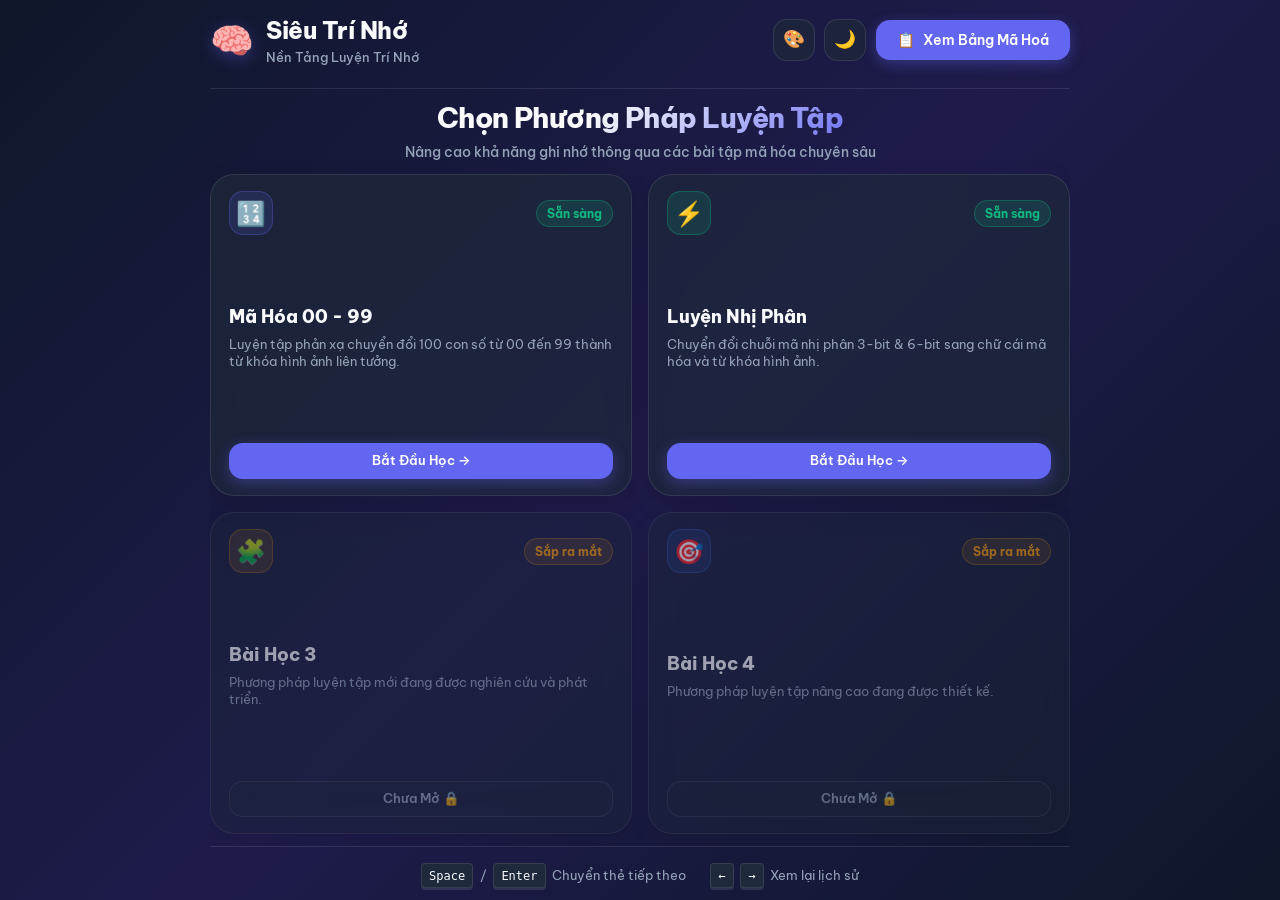
==== index.html @ 1c7b4d0d "Update SPA Super Memory 00-99 and Binary training app" ====
<!DOCTYPE html>
<html lang="vi" data-theme="dark">

<head>
    <meta charset="UTF-8">
    <meta name="viewport" content="width=device-width, initial-scale=1.0, maximum-scale=1.0, user-scalable=no, viewport-fit=cover">
    <meta name="theme-color" content="#0b0f19">
    <meta name="apple-mobile-web-app-capable" content="yes">
    <meta name="apple-mobile-web-app-status-bar-style" content="black-translucent">
    <title>Siêu Trí Nhớ - Nền Tảng Luyện Tập Ghi Nhớ</title>
    <meta name="description"
        content="Ứng dụng luyện tập phương pháp Siêu trí nhớ: Chuyển đổi các số 00-99 và mã nhị phân thành hình ảnh một cách nhanh chóng và hiệu quả.">
    <!-- Google Fonts -->
    <link rel="preconnect" href="https://fonts.googleapis.com">
    <link rel="preconnect" href="https://fonts.gstatic.com" crossorigin>
    <link
        href="https://fonts.googleapis.com/css2?family=Be+Vietnam+Pro:wght@400;500;600;700;800&family=Inter:wght@400;500;600;700;800&display=swap"
        rel="stylesheet">
    <link rel="stylesheet" href="style.css">
</head>

<body>
    <div class="app-container">
        <!-- Header (Fixed Header across all SPA views) -->
        <header class="app-header">
            <div class="brand" id="brand-home-btn" role="button" tabindex="0" title="Về trang chủ">
                <div class="brand-icon">🧠</div>
                <div class="brand-text">
                    <h1>Siêu Trí Nhớ</h1>
                    <p class="tagline" id="header-tagline">Nền Tảng Luyện Trí Nhớ</p>
                </div>
            </div>

            <div class="header-actions">
                <button id="nav-btn-home" class="btn btn-secondary nav-home-btn hidden" title="Trang chủ">
                    <span class="btn-icon">🏠</span>
                    <span class="nav-text">Trang Chủ</span>
                </button>
                <button id="btn-bgcolor" class="icon-btn" title="Đổi màu nền" aria-label="Toggle Background Color">
                    <span class="icon bgcolor-icon">🎨</span>
                </button>
                <button id="btn-theme" class="icon-btn" title="Chuyển chế độ Sáng/Tối" aria-label="Toggle Theme">
                    <span class="icon theme-icon">🌙</span>
                </button>
                <button id="btn-open-modal" class="btn btn-primary">
                    <span class="btn-icon">📋</span>
                    <span id="btn-open-modal-text">Xem Bảng Mã Hoá</span>
                </button>
            </div>
        </header>

        <!-- VIEW 1: HOME DASHBOARD (Trang chủ 4 cards) -->
        <section id="view-home" class="view-section active">
            <div class="dashboard-hero">
                <h2 class="hero-title">Chọn Phương Pháp Luyện Tập</h2>
                <p class="hero-subtitle">Nâng cao khả năng ghi nhớ thông qua các bài tập mã hóa chuyên sâu</p>
            </div>

            <div class="cards-grid">
                <!-- Card 1: 00-99 -->
                <div class="mode-card" data-mode-target="mode-0099" role="button" tabindex="0">
                    <div class="card-header-row">
                        <div class="card-icon-wrapper icon-purple">
                            <span>🔢</span>
                        </div>
                        <div class="card-badge active-badge">Sẵn sàng</div>
                    </div>
                    <div class="card-body">
                        <h3 class="card-title">Mã Hóa 00 - 99</h3>
                        <p class="card-desc">Luyện tập phản xạ chuyển đổi 100 con số từ 00 đến 99 thành từ khóa hình ảnh liên tưởng.</p>
                    </div>
                    <div class="card-footer">
                        <span class="btn btn-primary card-btn">Bắt Đầu Học →</span>
                    </div>
                </div>

                <!-- Card 2: Luyện Nhị Phân -->
                <div class="mode-card" data-mode-target="mode-binary" role="button" tabindex="0">
                    <div class="card-header-row">
                        <div class="card-icon-wrapper icon-emerald">
                            <span>⚡</span>
                        </div>
                        <div class="card-badge active-badge">Sẵn sàng</div>
                    </div>
                    <div class="card-body">
                        <h3 class="card-title">Luyện Nhị Phân</h3>
                        <p class="card-desc">Chuyển đổi chuỗi mã nhị phân 3-bit & 6-bit sang chữ cái mã hóa và từ khóa hình ảnh.</p>
                    </div>
                    <div class="card-footer">
                        <span class="btn btn-primary card-btn">Bắt Đầu Học →</span>
                    </div>
                </div>

                <!-- Card 3: Sắp ra mắt -->
                <div class="mode-card disabled">
                    <div class="card-header-row">
                        <div class="card-icon-wrapper icon-amber">
                            <span>🧩</span>
                        </div>
                        <div class="card-badge lock-badge">Sắp ra mắt</div>
                    </div>
                    <div class="card-body">
                        <h3 class="card-title">Bài Học 3</h3>
                        <p class="card-desc">Phương pháp luyện tập mới đang được nghiên cứu và phát triển.</p>
                    </div>
                    <div class="card-footer">
                        <span class="btn btn-secondary card-btn disabled">Chưa Mở 🔒</span>
                    </div>
                </div>

                <!-- Card 4: Sắp ra mắt -->
                <div class="mode-card disabled">
                    <div class="card-header-row">
                        <div class="card-icon-wrapper icon-blue">
                            <span>🎯</span>
                        </div>
                        <div class="card-badge lock-badge">Sắp ra mắt</div>
                    </div>
                    <div class="card-body">
                        <h3 class="card-title">Bài Học 4</h3>
                        <p class="card-desc">Phương pháp luyện tập nâng cao đang được thiết kế.</p>
                    </div>
                    <div class="card-footer">
                        <span class="btn btn-secondary card-btn disabled">Chưa Mở 🔒</span>
                    </div>
                </div>
            </div>
        </section>

        <!-- VIEW 2: 00-99 STUDY SCREEN -->
        <section id="view-0099" class="view-section hidden">
            <!-- Subheader / Navigation Bar -->
            <div class="mode-subbar">
                <button class="btn btn-secondary btn-back-home" title="Về trang chủ">
                    <span>← Về Trang Chủ</span>
                </button>
                <span class="subbar-title">Chế độ: <strong>Mã Hoá 00 - 99</strong></span>
            </div>

            <!-- Stats Bar & Controls -->
            <div class="toolbar">
                <div class="filter-group">
                    <label for="range-select">Phạm vi luyện tập:</label>
                    <select id="range-select" class="custom-select">
                        <option value="all">Tất cả (00 - 99)</option>
                        <option value="00-19">Hàng 00 - 19</option>
                        <option value="20-39">Hàng 20 - 39</option>
                        <option value="40-59">Hàng 40 - 59</option>
                        <option value="60-79">Hàng 60 - 79</option>
                        <option value="80-99">Hàng 80 - 99</option>
                    </select>
                </div>

                <div class="stats-group">
                    <div class="stat-pill">
                        <span class="stat-label">Đã xem:</span>
                        <span id="stat-count" class="stat-value">0</span>
                    </div>
                    <div class="stat-pill">
                        <span class="stat-label">Lặp lại:</span>
                        <span id="stat-cycle" class="stat-value">0</span>
                    </div>
                </div>
            </div>

            <!-- Main Screen Area for 00-99 -->
            <main class="main-content">
                <div id="display-area" class="display-area" role="button" tabindex="0"
                    aria-label="Khu vực hiển thị siêu trí nhớ. Nhấp vào màn hình để sang số tiếp theo.">

                    <!-- Number Display -->
                    <div class="number-container">
                        <div class="number-display" id="front-number">00</div>
                    </div>

                    <!-- Answer Container -->
                    <div id="answer-container" class="answer-container hidden">
                        <div class="answer-badge">
                            <span class="answer-keyword" id="back-keyword">Con Chó</span>
                        </div>
                    </div>
                </div>

                <!-- Sequence list of numbers shown -->
                <div id="history-sequence" class="history-sequence" aria-label="Danh sách số đã xuất hiện"></div>

                <!-- Touch Hint -->
                <div class="display-hint-text">
                    <span class="pulse-dot"></span> Chạm màn hình để sang số tiếp theo
                </div>

                <!-- Quick Control Actions -->
                <div class="action-buttons">
                    <button id="btn-flip" class="btn btn-accent" title="Hiện đáp án">
                        <span id="btn-flip-text">Hiện Đáp Án</span>
                    </button>
                </div>
            </main>
        </section>

        <!-- VIEW 3: BINARY STUDY SCREEN -->
        <section id="view-binary" class="view-section hidden">
            <!-- Subheader / Navigation Bar -->
            <div class="mode-subbar">
                <button class="btn btn-secondary btn-back-home" title="Về trang chủ">
                    <span>← Về Trang Chủ</span>
                </button>
                <span class="subbar-title">Chế độ: <strong>Luyện Nhị Phân</strong></span>
                <button id="btn-binary-guide" class="btn btn-secondary" title="Tra cứu 3-bit">
                    <span>📖 Tra Cứu 3-Bit</span>
                </button>
            </div>

            <!-- Toolbar with Binary Tabs & Stats -->
            <div class="toolbar">
                <div class="binary-tabs">
                    <button class="binary-tab active" data-binary-mode="3bit">Chế độ A</button>
                    <button class="binary-tab" data-binary-mode="6bit">Chế độ B</button>
                    <button class="binary-tab" data-binary-mode="modeC">Chế độ C</button>
                    <button class="binary-tab" data-binary-mode="modeD">Chế độ D</button>
                </div>

                <div class="stats-group">
                    <div class="stat-pill">
                        <span class="stat-label">Đã xem:</span>
                        <span id="binary-stat-count" class="stat-value">0</span>
                    </div>
                    <div class="stat-pill">
                        <span class="stat-label">Lặp lại:</span>
                        <span id="binary-stat-cycle" class="stat-value">0</span>
                    </div>
                </div>
            </div>

            <!-- Main Workspace for Binary -->
            <main class="binary-workspace" id="binary-workspace" role="button" tabindex="0"
                aria-label="Màn hình luyện nhị phân. Chạm vào màn hình để sang câu tiếp theo.">
                <div class="binary-display" id="binary-question">000</div>

                <div class="binary-answer-area hidden" id="binary-answer-area">
                    <div class="binary-answer-main" id="binary-answer-main">C</div>
                    <div class="binary-answer-formula" id="binary-answer-formula">000 &rarr; C</div>
                </div>
            </main>

            <!-- Touch Hint -->
            <div class="display-hint-text">
                <span class="pulse-dot"></span> Chạm màn hình để sang câu tiếp theo
            </div>

            <div class="action-buttons">
                <button id="btn-binary-show-answer" class="btn btn-accent">
                    <span id="btn-binary-show-answer-text">Hiện Đáp Án</span>
                </button>
            </div>
        </section>

        <!-- FOOTER -->
        <footer class="app-footer">
            <div class="keyboard-hints">
                <div class="hint-item"><kbd>Space</kbd> / <kbd>Enter</kbd> Chuyển thẻ tiếp theo</div>
                <div class="hint-item"><kbd>←</kbd> <kbd>→</kbd> Xem lại lịch sử</div>
            </div>
        </footer>
    </div>

    <!-- MODAL 1: 00-99 Lookup Table Modal -->
    <div id="modal-overlay" class="modal-overlay" aria-hidden="true">
        <div class="modal-container" role="dialog" aria-labelledby="modal-title" aria-modal="true">
            <div class="modal-header">
                <div class="modal-title-group">
                    <h2 id="modal-title">Bảng Mã Hoá 100 Số (00 - 99)</h2>
                    <p class="modal-subtitle">Danh sách từ khóa hình ảnh mã hóa đầy đủ</p>
                </div>
                <button id="btn-close-modal" class="close-btn" aria-label="Đóng bảng mã hoá">×</button>
            </div>

            <div class="modal-toolbar">
                <div class="search-box">
                    <span class="search-icon">🔍</span>
                    <input type="text" id="modal-search"
                        placeholder="Tìm theo số (vd: 22) hoặc hình ảnh (vd: Người Nhện)..." autocomplete="off">
                    <button id="btn-clear-search" class="clear-search-btn" title="Xóa tìm kiếm">×</button>
                </div>
                <div class="modal-range-filter">
                    <button class="modal-filter-tab active" data-filter="all">Tất cả</button>
                    <button class="modal-filter-tab" data-filter="00-19">00-19</button>
                    <button class="modal-filter-tab" data-filter="20-39">20-39</button>
                    <button class="modal-filter-tab" data-filter="40-59">40-59</button>
                    <button class="modal-filter-tab" data-filter="60-79">60-79</button>
                    <button class="modal-filter-tab" data-filter="80-99">80-99</button>
                </div>
            </div>

            <div class="modal-body">
                <div id="dataset-grid" class="dataset-grid">
                    <!-- Grid items will be rendered dynamically by JS -->
                </div>
                <div id="no-results" class="no-results hidden">
                    <p>Không tìm thấy cặp số/từ khóa phù hợp!</p>
                </div>
            </div>

            <div class="modal-footer">
                <span id="modal-count-indicator">Hiển thị 100/100 cặp mã hóa</span>
                <button id="btn-modal-close-footer" class="btn btn-secondary">Đóng</button>
            </div>
        </div>
    </div>

    <!-- MODAL 2: Binary 3-Bit Lookup Modal -->
    <div id="binary-modal-overlay" class="modal-overlay" aria-hidden="true">
        <div class="modal-container binary-modal-container" role="dialog">
            <div class="modal-header">
                <div class="modal-title-group">
                    <h2>Bảng Quy Đổi 3-Bit Nhị Phân</h2>
                    <p class="modal-subtitle">Bảng quy đổi 8 nhóm 3-bit sang chữ cái từ khóa</p>
                </div>
                <button id="btn-close-binary-modal" class="close-btn">&times;</button>
            </div>
            <div class="modal-body">
                <div id="binary-lookup-grid" class="binary-lookup-grid">
                    <!-- Javascript will populate this -->
                </div>
            </div>
            <div class="modal-footer">
                <button id="btn-binary-modal-close-footer" class="btn btn-secondary">Đóng</button>
            </div>
        </div>
    </div>

    <script src="script.js"></script>
</body>

</html>
---- style.css ----
/* ==========================================================================
   Super Memory 00-99 Design System & Stylesheet
   ========================================================================== */

/* 1. Theme Variables & Reset */
:root {
    --font-heading: 'Be Vietnam Pro', 'Inter', -apple-system, BlinkMacSystemFont, sans-serif;
    --font-body: 'Be Vietnam Pro', 'Inter', -apple-system, BlinkMacSystemFont, sans-serif;
    --transition-speed: 0.3s;
    --transition-curve: cubic-bezier(0.4, 0, 0.2, 1);
    --card-flip-speed: 0.6s;
    --radius-sm: 8px;
    --radius-md: 14px;
    --radius-lg: 24px;
    --radius-full: 9999px;
}

/* Dark Theme (Default) */
[data-theme="dark"] {
    --bg-gradient: linear-gradient(135deg, #0f172a 0%, #1e1b4b 50%, #0f172a 100%);
    --bg-surface: rgba(30, 41, 59, 0.7);
    --bg-surface-solid: #1e293b;
    --bg-card-front: linear-gradient(145deg, #1e293b, #0f172a);
    --bg-card-back: linear-gradient(145deg, #312e81, #1e1b4b);
    --border-color: rgba(255, 255, 255, 0.1);
    --border-highlight: rgba(129, 140, 248, 0.3);
    --text-main: #f8fafc;
    --text-muted: #94a3b8;
    --primary: #6366f1;
    --primary-hover: #4f46e5;
    --primary-glow: rgba(99, 102, 241, 0.35);
    --accent: #10b981;
    --accent-hover: #059669;
    --accent-glow: rgba(16, 185, 129, 0.35);
    --card-shadow: 0 25px 50px -12px rgba(0, 0, 0, 0.6);
    --badge-bg: rgba(99, 102, 241, 0.2);
    --badge-text: #818cf8;
    --modal-bg: rgba(15, 23, 42, 0.85);
    --modal-content-bg: #1e293b;
    --grid-item-bg: rgba(30, 41, 59, 0.8);
    --grid-item-hover: #334155;
}

/* Light Theme */
[data-theme="light"] {
    --bg-gradient: linear-gradient(135deg, #f0f9ff 0%, #e0e7ff 50%, #f3e8ff 100%);
    --bg-surface: rgba(255, 255, 255, 0.75);
    --bg-surface-solid: #ffffff;
    --bg-card-front: linear-gradient(145deg, #ffffff, #f8fafc);
    --bg-card-back: linear-gradient(145deg, #eef2ff, #e0e7ff);
    --border-color: rgba(0, 0, 0, 0.08);
    --border-highlight: rgba(99, 102, 241, 0.3);
    --text-main: #0f172a;
    --text-muted: #64748b;
    --primary: #4f46e5;
    --primary-hover: #4338ca;
    --primary-glow: rgba(79, 70, 229, 0.25);
    --accent: #059669;
    --accent-hover: #047857;
    --accent-glow: rgba(5, 150, 105, 0.25);
    --card-shadow: 0 20px 40px -15px rgba(99, 102, 241, 0.15);
    --badge-bg: rgba(79, 70, 229, 0.1);
    --badge-text: #4338ca;
    --modal-bg: rgba(15, 23, 42, 0.5);
    --modal-content-bg: #ffffff;
    --grid-item-bg: #f8fafc;
    --grid-item-hover: #e2e8f0;
}

/* Background Color Choice Overrides */
[data-bg="black"],
[data-bg="black"] html,
[data-bg="black"] body {
    background: #000000 !important;
}

[data-bg="dark-navy"],
[data-bg="dark-navy"] html,
[data-bg="dark-navy"] body {
    background: #090d16 !important;
}

[data-bg="dark-slate"],
[data-bg="dark-slate"] html,
[data-bg="dark-slate"] body {
    background: #182030 !important;
}

/* Base Styles */
* {
    margin: 0;
    padding: 0;
    box-sizing: border-box;
}

html {
    width: 100%;
    height: 100%;
    min-height: 100vh;
    min-height: 100dvh;
    background: var(--bg-gradient);
    background-color: var(--bg-main);
    overflow: hidden;
}

body {
    font-family: var(--font-body);
    background: var(--bg-gradient);
    background-color: var(--bg-main);
    color: var(--text-main);
    display: flex;
    justify-content: center;
    align-items: center;
    line-height: 1.5;
    width: 100%;
    height: 100vh;
    height: 100dvh;
    overflow: hidden;
    transition: background var(--transition-speed) var(--transition-curve), color var(--transition-speed) var(--transition-curve);
}

.app-container {
    width: 100%;
    max-width: 900px;
    height: 100vh;
    height: 100dvh;
    padding: calc(0.75rem + env(safe-area-inset-top, 0px)) calc(1.25rem + env(safe-area-inset-right, 0px)) calc(0.75rem + env(safe-area-inset-bottom, 0px)) calc(1.25rem + env(safe-area-inset-left, 0px));
    display: flex;
    flex-direction: column;
    justify-content: space-between;
    overflow: hidden;
}

/* 2. Header & Branding */
.app-header {
    display: flex;
    justify-content: space-between;
    align-items: center;
    padding-bottom: 1.25rem;
    border-bottom: 1px solid var(--border-color);
}

.brand {
    display: flex;
    align-items: center;
    gap: 0.75rem;
    cursor: pointer;
    user-select: none;
    transition: transform var(--transition-speed);
}

.brand:hover {
    transform: scale(1.02);
}

.brand-icon {
    font-size: 2.2rem;
    filter: drop-shadow(0 4px 8px var(--primary-glow));
    animation: bounce-subtle 3s infinite ease-in-out;
}

@keyframes bounce-subtle {

    0%,
    100% {
        transform: translateY(0);
    }

    50% {
        transform: translateY(-4px);
    }
}

.brand-text h1 {
    font-family: var(--font-heading);
    font-size: 1.5rem;
    font-weight: 800;
    letter-spacing: -0.02em;
    color: var(--text-main);
}

.brand-text h1 span {
    color: var(--primary);
    background: linear-gradient(135deg, var(--primary), #a855f7);
    -webkit-background-clip: text;
    background-clip: text;
    -webkit-text-fill-color: transparent;
}

.tagline {
    font-size: 0.825rem;
    color: var(--text-muted);
    font-weight: 500;
}

.header-actions {
    display: flex;
    align-items: center;
    gap: 0.6rem;
}

/* Button UI Components */
.btn {
    display: inline-flex;
    align-items: center;
    justify-content: center;
    gap: 0.5rem;
    padding: 0.65rem 1.25rem;
    font-family: var(--font-body);
    font-weight: 600;
    font-size: 0.9rem;
    border-radius: var(--radius-md);
    border: 1px solid transparent;
    cursor: pointer;
    transition: all var(--transition-speed) var(--transition-curve);
    user-select: none;
}

.btn-primary {
    background-color: var(--primary);
    color: #ffffff;
    box-shadow: 0 4px 14px var(--primary-glow);
}

.btn-primary:hover {
    background-color: var(--primary-hover);
    transform: translateY(-2px);
    box-shadow: 0 6px 20px var(--primary-glow);
}

.btn-primary:active {
    transform: translateY(0);
}

.btn-secondary {
    background-color: var(--bg-surface);
    color: var(--text-main);
    border-color: var(--border-color);
    backdrop-filter: blur(10px);
}

.btn-secondary:hover {
    background-color: var(--bg-surface-solid);
    border-color: var(--border-highlight);
    transform: translateY(-2px);
}

.btn-accent {
    background-color: var(--accent);
    color: #ffffff;
    box-shadow: 0 4px 14px var(--accent-glow);
}

.btn-accent:hover {
    background-color: var(--accent-hover);
    transform: translateY(-2px);
    box-shadow: 0 6px 20px var(--accent-glow);
}

.icon-btn {
    width: 42px;
    height: 42px;
    border-radius: var(--radius-md);
    background: var(--bg-surface);
    border: 1px solid var(--border-color);
    color: var(--text-main);
    display: flex;
    align-items: center;
    justify-content: center;
    cursor: pointer;
    font-size: 1.1rem;
    transition: all var(--transition-speed) var(--transition-curve);
}

.icon-btn:hover {
    background: var(--bg-surface-solid);
    border-color: var(--border-highlight);
    transform: scale(1.05);
}

/* 3. Toolbar & Filters */
.toolbar {
    width: 100%;
    display: flex;
    justify-content: space-between;
    align-items: center;
    margin: 0.85rem 0;
    gap: 1rem;
}

.filter-group {
    display: flex;
    align-items: center;
    gap: 0.6rem;
}

.filter-group label {
    font-size: 0.875rem;
    font-weight: 500;
    color: var(--text-muted);
}

.custom-select {
    font-family: var(--font-body);
    font-size: 0.875rem;
    font-weight: 600;
    padding: 0.5rem 0.9rem;
    border-radius: var(--radius-sm);
    background-color: var(--bg-surface-solid);
    color: var(--text-main);
    border: 1px solid var(--border-color);
    outline: none;
    cursor: pointer;
    transition: border-color var(--transition-speed);
}

.custom-select:focus {
    border-color: var(--primary);
}

.stats-group {
    display: flex;
    gap: 0.6rem;
}

.stat-pill {
    display: flex;
    align-items: center;
    gap: 0.4rem;
    background: var(--bg-surface);
    padding: 0.4rem 0.8rem;
    border-radius: var(--radius-full);
    border: 1px solid var(--border-color);
    font-size: 0.8rem;
}

.stat-label {
    color: var(--text-muted);
}

.stat-value {
    font-weight: 700;
    color: var(--primary);
}

/* 4. Main Display Area (Directly on background, no card frame) */
.main-content {
    flex: 1;
    min-height: 0;
    display: flex;
    flex-direction: column;
    align-items: center;
    justify-content: space-between;
    gap: 0.5rem;
    margin: 0;
    width: 100%;
    overflow: hidden;
}

.display-area {
    width: 100%;
    max-width: 100%;
    flex: 1;
    min-height: 0;
    display: flex;
    flex-direction: column;
    align-items: center;
    justify-content: center;
    gap: 0.75rem;
    padding: 0.5rem 1rem;
    cursor: pointer;
    outline: none !important;
    border: none !important;
    box-shadow: none !important;
    background: transparent !important;
    user-select: none;
    -webkit-tap-highlight-color: transparent;
    -webkit-touch-callout: none;
    position: relative;
}

.display-area:hover,
.display-area:focus,
.display-area:focus-visible,
.display-area:active {
    outline: none !important;
    border: none !important;
    box-shadow: none !important;
    transform: none !important;
    background: transparent !important;
}

.number-container {
    display: flex;
    align-items: center;
    justify-content: center;
    padding: 0.5rem 0;
}

.number-display {
    font-family: var(--font-heading);
    font-size: clamp(6rem, 50vw, 30rem);
    font-weight: 800;
    letter-spacing: -0.04em;
    line-height: 1;
    color: var(--text-main);
    text-shadow: 0 16px 50px var(--primary-glow);
}

.answer-container {
    position: absolute;
    bottom: 0.5rem;
    left: 50%;
    transform: translateX(-50%);
    width: max-content;
    max-width: 90%;
    text-align: center;
    transition: all 0.3s ease;
}

.answer-container.hidden {
    display: none !important;
}

.answer-badge {
    display: flex;
    align-items: center;
    justify-content: center;
    gap: 0.75rem;
    padding: 0;
    background: transparent;
    border: none;
    box-shadow: none;
    backdrop-filter: none;
    animation: answer-reveal 0.35s cubic-bezier(0.34, 1.56, 0.64, 1);
}

@keyframes answer-reveal {
    from {
        opacity: 0;
        transform: translateY(12px) scale(0.9);
    }

    to {
        opacity: 1;
        transform: translateY(0) scale(1);
    }
}

.answer-icon {
    font-size: 1.5rem;
}

.answer-keyword {
    font-family: var(--font-heading);
    font-size: 1.5rem;
    font-weight: 800;
    color: var(--text-main);
    background: linear-gradient(135deg, var(--text-main) 30%, var(--accent));
    -webkit-background-clip: text;
    background-clip: text;
    -webkit-text-fill-color: transparent;
}

.display-hint-text {
    font-size: 0.85rem;
    color: var(--text-muted);
    display: flex;
    align-items: center;
    justify-content: center;
    gap: 0.5rem;
    opacity: 0.85;
    margin-top: 0.5rem;
}

/* Horizontal sequence row of numbers shown */
.history-sequence {
    display: flex;
    flex-direction: row;
    flex-wrap: nowrap;
    align-items: center;
    justify-content: center;
    gap: 0.5rem;
    width: 100%;
    max-width: 100%;
    padding: 0.4rem 0.5rem;
    overflow-x: auto;
    scrollbar-width: none;
    /* Firefox */
    -ms-overflow-style: none;
    /* IE / Edge */
    margin-top: 0.5rem;
}

.history-sequence::-webkit-scrollbar {
    display: none;
    /* Chrome, Safari, Opera */
}

.history-item {
    font-family: var(--font-heading);
    font-size: 0.9rem;
    font-weight: 600;
    color: var(--text-muted);
    background: var(--bg-surface);
    border: 1px solid var(--border-color);
    padding: 0.25rem 0.65rem;
    border-radius: var(--radius-sm);
    white-space: nowrap;
    cursor: pointer;
    transition: all var(--transition-speed) var(--transition-curve);
    user-select: none;
}

.history-item:hover {
    border-color: var(--border-highlight);
    color: var(--text-main);
}

.history-item.active {
    color: #22c55e !important;
    font-weight: 800;
    border-color: #22c55e !important;
    background: rgba(34, 197, 94, 0.15) !important;
    box-shadow: 0 0 12px rgba(34, 197, 94, 0.45);
}

kbd {
    background: var(--bg-surface-solid);
    border: 1px solid var(--border-color);
    border-radius: 4px;
    padding: 0.15rem 0.45rem;
    font-size: 0.75rem;
    font-family: monospace;
    color: var(--text-main);
    box-shadow: 0 2px 0 var(--border-color);
}

.pulse-dot {
    width: 8px;
    height: 8px;
    background-color: var(--primary);
    border-radius: 50%;
    animation: pulse 1.5s infinite;
}

@keyframes pulse {
    0% {
        transform: scale(0.95);
        box-shadow: 0 0 0 0 rgba(99, 102, 241, 0.7);
    }

    70% {
        transform: scale(1);
        box-shadow: 0 0 0 6px rgba(99, 102, 241, 0);
    }

    100% {
        transform: scale(0.95);
        box-shadow: 0 0 0 0 rgba(99, 102, 241, 0);
    }
}

.check-icon {
    color: var(--accent);
    font-weight: bold;
}

/* Action Buttons */
.action-buttons {
    display: flex;
    align-items: center;
    justify-content: center;
    gap: 1rem;
    width: 100%;
    max-width: 440px;
    margin-left: auto;
    margin-right: auto;
    margin-bottom: 0.5rem;
}

.action-buttons .btn {
    flex: 1;
}

#btn-flip {
    flex: 1.5;
}

/* 5. Footer & Shortcuts */
.app-footer {
    padding-top: 1rem;
    border-top: 1px solid var(--border-color);
    text-align: center;
}

.keyboard-hints {
    display: flex;
    justify-content: center;
    gap: 1.5rem;
    flex-wrap: wrap;
}

.hint-item {
    font-size: 0.8rem;
    color: var(--text-muted);
    display: flex;
    align-items: center;
    gap: 0.4rem;
}

/* 6. Modal Lookup Table */
.modal-overlay {
    position: fixed;
    top: 0;
    left: 0;
    width: 100vw;
    height: 100vh;
    background: var(--modal-bg);
    backdrop-filter: blur(8px);
    z-index: 1000;
    display: flex;
    justify-content: center;
    align-items: center;
    padding: 1.5rem;
    opacity: 0;
    pointer-events: none;
    transition: opacity var(--transition-speed) var(--transition-curve);
}

.modal-overlay.active {
    opacity: 1;
    pointer-events: auto;
}

.modal-container {
    width: 100%;
    max-width: 850px;
    max-height: 90vh;
    background: var(--modal-content-bg);
    border-radius: var(--radius-lg);
    border: 1px solid var(--border-color);
    box-shadow: 0 30px 60px rgba(0, 0, 0, 0.4);
    display: flex;
    flex-direction: column;
    overflow: hidden;
    transform: translateY(20px) scale(0.95);
    transition: transform var(--transition-speed) var(--transition-curve);
}

.modal-overlay.active .modal-container {
    transform: translateY(0) scale(1);
}

.modal-header {
    padding: 1.25rem 1.5rem;
    border-bottom: 1px solid var(--border-color);
    display: flex;
    justify-content: space-between;
    align-items: center;
}

.modal-title-group h2 {
    font-family: var(--font-heading);
    font-size: 1.35rem;
    font-weight: 700;
    color: var(--text-main);
}

.modal-subtitle {
    font-size: 0.825rem;
    color: var(--text-muted);
}

.close-btn {
    background: none;
    border: none;
    font-size: 1.8rem;
    color: var(--text-muted);
    cursor: pointer;
    width: 36px;
    height: 36px;
    border-radius: var(--radius-sm);
    display: flex;
    align-items: center;
    justify-content: center;
    transition: all var(--transition-speed);
}

.close-btn:hover {
    color: var(--text-main);
    background: var(--bg-surface);
}

.modal-toolbar {
    padding: 1rem 1.5rem;
    background: var(--bg-surface);
    border-bottom: 1px solid var(--border-color);
    display: flex;
    flex-direction: column;
    gap: 0.75rem;
}

.search-box {
    position: relative;
    display: flex;
    align-items: center;
    width: 100%;
}

.search-icon {
    position: absolute;
    left: 0.9rem;
    color: var(--text-muted);
    font-size: 0.9rem;
    pointer-events: none;
}

.search-box input {
    width: 100%;
    padding: 0.65rem 2.5rem 0.65rem 2.5rem;
    font-family: var(--font-body);
    font-size: 0.9rem;
    border-radius: var(--radius-md);
    background: var(--bg-surface-solid);
    color: var(--text-main);
    border: 1px solid var(--border-color);
    outline: none;
    transition: border-color var(--transition-speed);
}

.search-box input:focus {
    border-color: var(--primary);
}

.clear-search-btn {
    position: absolute;
    right: 0.8rem;
    background: none;
    border: none;
    color: var(--text-muted);
    font-size: 1.2rem;
    cursor: pointer;
    display: none;
}

.clear-search-btn.show {
    display: block;
}

.modal-range-filter {
    display: flex;
    gap: 0.4rem;
    overflow-x: auto;
    padding-bottom: 0.2rem;
}

.modal-filter-tab {
    padding: 0.35rem 0.75rem;
    font-size: 0.8rem;
    font-weight: 600;
    border-radius: var(--radius-sm);
    border: 1px solid var(--border-color);
    background: var(--bg-surface-solid);
    color: var(--text-muted);
    cursor: pointer;
    white-space: nowrap;
    transition: all var(--transition-speed);
}

.modal-filter-tab.active {
    background: var(--primary);
    color: #ffffff;
    border-color: var(--primary);
}

.modal-body {
    padding: 1.25rem 1.5rem;
    overflow-y: auto;
    flex: 1;
    max-height: 60vh;
}

/* 10x10 Responsive Grid */
.dataset-grid {
    display: grid;
    grid-template-columns: repeat(auto-fill, minmax(135px, 1fr));
    gap: 0.8rem;
}

.grid-item {
    background: var(--grid-item-bg);
    border: 1px solid var(--border-color);
    border-radius: var(--radius-md);
    padding: 0.75rem;
    display: flex;
    align-items: center;
    gap: 0.75rem;
    cursor: pointer;
    transition: all var(--transition-speed) var(--transition-curve);
}

.grid-item:hover {
    background: var(--grid-item-hover);
    border-color: var(--border-highlight);
    transform: translateY(-2px);
    box-shadow: 0 4px 12px rgba(0, 0, 0, 0.15);
}

.grid-item-number {
    font-family: var(--font-heading);
    font-size: 1.25rem;
    font-weight: 800;
    color: var(--primary);
    background: var(--badge-bg);
    padding: 0.2rem 0.5rem;
    border-radius: var(--radius-sm);
    min-width: 38px;
    text-align: center;
}

.grid-item-keyword {
    font-size: 0.875rem;
    font-weight: 600;
    color: var(--text-main);
    line-height: 1.2;
}

.no-results {
    text-align: center;
    padding: 3rem 1rem;
    color: var(--text-muted);
}

.modal-footer {
    padding: 1rem 1.5rem;
    border-top: 1px solid var(--border-color);
    display: flex;
    justify-content: space-between;
    align-items: center;
    font-size: 0.85rem;
    color: var(--text-muted);
}

.hidden {
    display: none !important;
}

/* Custom Scrollbars */
::-webkit-scrollbar {
    width: 6px;
    height: 6px;
}

::-webkit-scrollbar-track {
    background: transparent;
}

::-webkit-scrollbar-thumb {
    background: var(--border-color);
    border-radius: var(--radius-full);
}

::-webkit-scrollbar-thumb:hover {
    background: var(--text-muted);
}

/* 7. Mobile Responsive Styles */
@media (max-width: 640px) {
    .app-container {
        padding: 1rem;
    }

    .brand-text h1 {
        font-size: 1.2rem;
    }

    .brand-icon {
        font-size: 1.8rem;
    }

    .header-actions .btn span:not(.btn-icon) {
        display: none;
    }

    .header-actions .btn {
        padding: 0.65rem;
    }

    .toolbar {
        flex-direction: column;
        align-items: stretch;
    }

    .stats-group {
        justify-content: space-between;
    }

    .answer-keyword {
        font-size: 2rem;
    }

    .action-buttons {
        gap: 0.5rem;
    }

    .action-buttons .btn {
        padding: 0.65rem 0.5rem;
        font-size: 0.85rem;
    }

    .keyboard-hints {
        display: flex;
        flex-wrap: wrap;
        justify-content: center;
        gap: 0.6rem;
        font-size: 0.75rem;
    }

    .dataset-grid {
        grid-template-columns: repeat(auto-fill, minmax(110px, 1fr));
        gap: 0.5rem;
    }

    .grid-item {
        padding: 0.5rem;
        gap: 0.5rem;
    }

    .grid-item-number {
        font-size: 1rem;
        min-width: 32px;
    }

    .grid-item-keyword {
        font-size: 0.775rem;
    }

    .cards-grid {
        gap: 0.6rem;
    }

    .mode-card {
        padding: 0.65rem 0.75rem;
        gap: 0.3rem;
        border-radius: var(--radius-md);
    }

    .card-icon-wrapper {
        width: 36px;
        height: 36px;
        font-size: 1.1rem;
        border-radius: 10px;
    }

    .card-title {
        font-size: 0.9rem;
    }

    .card-desc {
        font-size: 0.725rem;
        line-height: 1.2;
    }

    .card-badge {
        padding: 0.15rem 0.45rem;
        font-size: 0.65rem;
    }

    .card-btn {
        padding: 0.35rem 0.5rem;
        font-size: 0.75rem;
    }
}

/* ==========================================================================
   8. Single Page Application (SPA) Views & Dashboard Cards
   ========================================================================== */

.view-section {
    flex: 1;
    display: flex;
    flex-direction: column;
    align-items: center;
    width: 100%;
    animation: fadeInView 0.35s cubic-bezier(0.4, 0, 0.2, 1);
}

@keyframes fadeInView {
    from {
        opacity: 0;
        transform: translateY(8px);
    }
    to {
        opacity: 1;
        transform: translateY(0);
    }
}

#view-home {
    justify-content: space-evenly;
    padding: 0.25rem 0;
    overflow: hidden;
}

/* Dashboard Hero */
.dashboard-hero {
    text-align: center;
    margin: 0.25rem 0 0.75rem;
}

.hero-title {
    font-family: var(--font-heading);
    font-size: clamp(1.25rem, 3vw, 1.75rem);
    font-weight: 800;
    color: var(--text-main);
    background: linear-gradient(135deg, var(--text-main) 40%, var(--primary));
    -webkit-background-clip: text;
    background-clip: text;
    -webkit-text-fill-color: transparent;
    margin-bottom: 0.2rem;
    letter-spacing: -0.02em;
}

.hero-subtitle {
    color: var(--text-muted);
    font-size: 0.85rem;
    font-weight: 500;
}

/* 4-Cards Grid (2x2 Square Grid fitting 1 screen) */
.cards-grid {
    display: grid;
    grid-template-columns: repeat(2, 1fr);
    grid-template-rows: repeat(2, 1fr);
    gap: 1rem;
    margin-bottom: 0.5rem;
    width: 100%;
    flex: 1;
}

.mode-card {
    background: var(--bg-surface);
    border: 1px solid var(--border-color);
    border-radius: var(--radius-lg);
    padding: 1rem 1.1rem;
    display: flex;
    flex-direction: column;
    justify-content: space-between;
    gap: 0.5rem;
    cursor: pointer;
    position: relative;
    backdrop-filter: blur(12px);
    transition: all 0.3s cubic-bezier(0.4, 0, 0.2, 1);
    box-shadow: 0 8px 24px rgba(0, 0, 0, 0.15);
    height: 100%;
}

.mode-card:hover:not(.disabled) {
    transform: translateY(-4px);
    border-color: var(--border-highlight);
    box-shadow: 0 16px 32px var(--primary-glow);
    background: var(--bg-surface-solid);
}

.mode-card.disabled {
    opacity: 0.6;
    cursor: not-allowed;
}

.card-header-row {
    display: flex;
    justify-content: space-between;
    align-items: center;
}

.card-icon-wrapper {
    width: 44px;
    height: 44px;
    border-radius: var(--radius-md);
    display: flex;
    align-items: center;
    justify-content: center;
    font-size: 1.5rem;
}

.icon-purple {
    background: rgba(99, 102, 241, 0.15);
    border: 1px solid rgba(99, 102, 241, 0.3);
}

.icon-emerald {
    background: rgba(16, 185, 129, 0.15);
    border: 1px solid rgba(16, 185, 129, 0.3);
}

.icon-amber {
    background: rgba(245, 158, 11, 0.15);
    border: 1px solid rgba(245, 158, 11, 0.3);
}

.icon-blue {
    background: rgba(59, 130, 246, 0.15);
    border: 1px solid rgba(59, 130, 246, 0.3);
}

.card-badge {
    padding: 0.25rem 0.65rem;
    border-radius: var(--radius-full);
    font-size: 0.725rem;
    font-weight: 700;
}

.active-badge {
    background: rgba(16, 185, 129, 0.15);
    color: #10b981;
    border: 1px solid rgba(16, 185, 129, 0.3);
}

.lock-badge {
    background: rgba(245, 158, 11, 0.15);
    color: #f59e0b;
    border: 1px solid rgba(245, 158, 11, 0.3);
}

.card-body {
    display: flex;
    flex-direction: column;
    gap: 0.35rem;
}

.card-title {
    font-family: var(--font-heading);
    font-size: 1.1rem;
    font-weight: 800;
    color: var(--text-main);
}

.card-desc {
    font-size: 0.8rem;
    color: var(--text-muted);
    line-height: 1.35;
}

.card-footer {
    margin-top: 0.25rem;
}

.card-btn {
    width: 100%;
    text-align: center;
    pointer-events: none;
    padding: 0.45rem 0.75rem;
    font-size: 0.825rem;
}

.card-btn.disabled {
    background: var(--bg-surface);
    border-color: var(--border-color);
    color: var(--text-muted);
    box-shadow: none;
}

/* Mode Subbar */
.mode-subbar {
    width: 100%;
    display: flex;
    align-items: center;
    justify-content: space-between;
    margin-top: 0.5rem;
    padding-bottom: 0.75rem;
    border-bottom: 1px solid var(--border-color);
    gap: 1rem;
}

.subbar-title {
    font-size: 1rem;
    color: var(--text-muted);
    white-space: nowrap;
}

.subbar-title strong {
    color: var(--text-main);
    font-weight: 700;
}

/* Binary Training Styles */
.binary-tabs {
    display: flex;
    gap: 0.5rem;
    justify-content: space-between;
    align-items: center;
    flex: 1;
}

.binary-tabs::-webkit-scrollbar {
    display: none;
}

.binary-tab {
    flex: 1;
    text-align: center;
    padding: 0.5rem 0.6rem;
    font-size: 0.85rem;
    font-weight: 700;
    border-radius: var(--radius-full);
    background: var(--bg-surface);
    border: 1px solid var(--border-color);
    color: var(--text-muted);
    cursor: pointer;
    transition: all var(--transition-speed);
    white-space: nowrap;
}

.binary-tab.active {
    background: var(--primary);
    color: #ffffff;
    border-color: var(--primary);
    box-shadow: 0 4px 15px var(--primary-glow);
}

.binary-workspace {
    flex: 1;
    min-height: 0;
    display: flex;
    flex-direction: column;
    justify-content: center;
    align-items: center;
    cursor: pointer;
    user-select: none;
    position: relative;
    width: 100%;
    outline: none !important;
}

.binary-display {
    font-family: monospace;
    font-size: clamp(3.5rem, 14vw, 7.5rem);
    font-weight: 800;
    letter-spacing: 0.1em;
    color: var(--text-main);
    text-shadow: 0 10px 30px var(--primary-glow);
    text-align: center;
}

.binary-display span {
    display: inline-block;
    margin: 0 0.5rem;
}

.binary-answer-area {
    position: absolute;
    bottom: 1rem;
    left: 50%;
    transform: translateX(-50%);
    display: flex;
    flex-direction: column;
    align-items: center;
    gap: 0.5rem;
    transition: all 0.3s ease;
    width: max-content;
}

.binary-answer-main {
    font-family: var(--font-heading);
    font-size: clamp(1.2rem, 4.5vw, 1.75rem);
    font-weight: 800;
    color: var(--text-main);
    background: linear-gradient(135deg, var(--text-main) 30%, var(--accent));
    -webkit-background-clip: text;
    background-clip: text;
    -webkit-text-fill-color: transparent;
    text-align: center;
}

.binary-answer-formula {
    font-size: 0.85rem;
    color: var(--text-muted);
    background: var(--bg-surface-solid);
    padding: 0.35rem 0.85rem;
    border-radius: var(--radius-full);
    border: 1px solid var(--border-color);
    text-align: center;
}

.binary-lookup-grid {
    display: grid;
    grid-template-columns: repeat(auto-fill, minmax(130px, 1fr));
    gap: 0.8rem;
}

.lookup-item {
    display: flex;
    justify-content: space-between;
    background: var(--bg-surface);
    padding: 0.75rem 1rem;
    border-radius: var(--radius-sm);
    font-family: monospace;
    font-size: 1.1rem;
    border: 1px solid var(--border-color);
    color: var(--text-main);
}

.lookup-item strong {
    color: var(--accent);
    font-family: var(--font-heading);
}

.binary-modal-container {
    max-width: 480px;
}
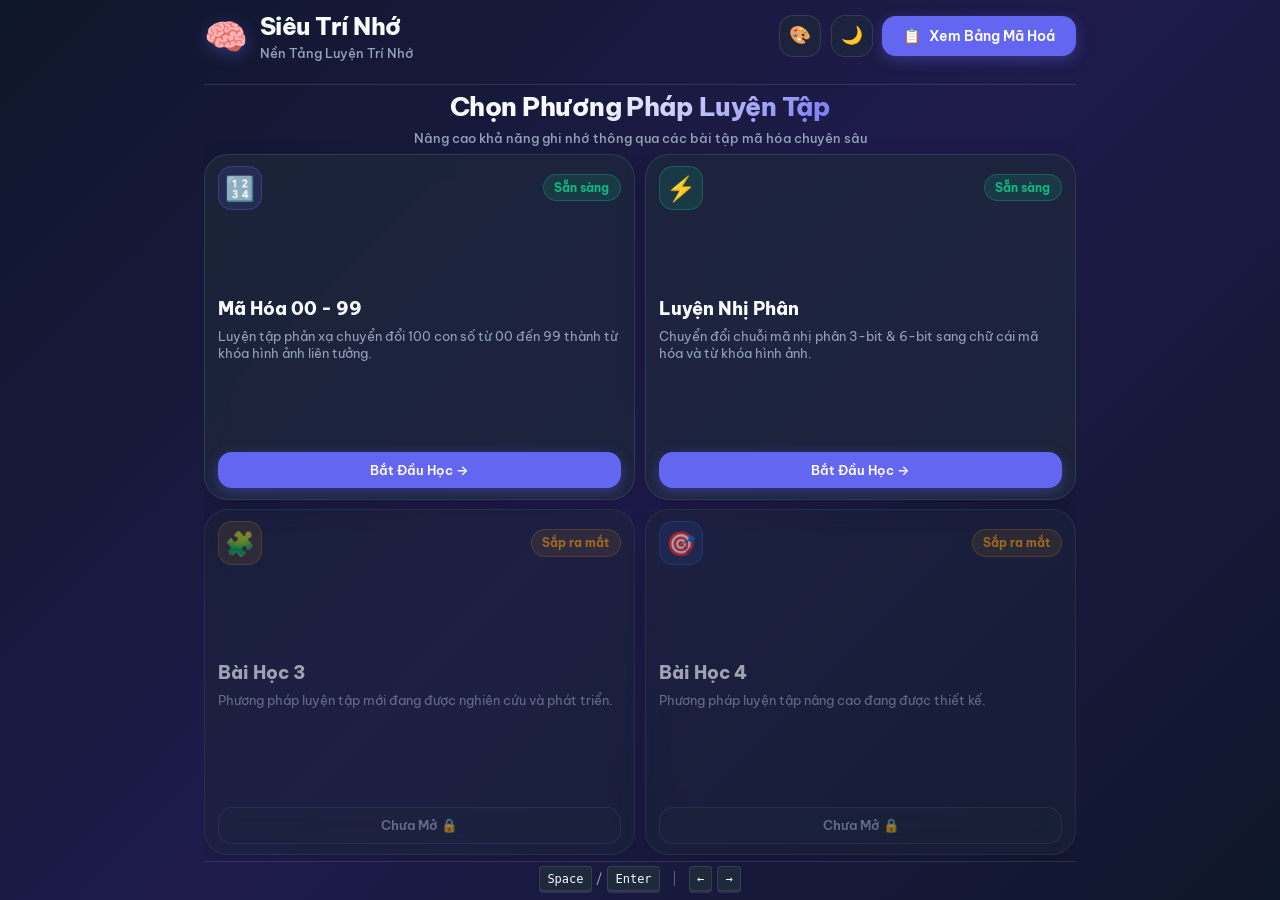
==== commit 08ee426f: "Fix iOS PWA safe area inset and compact 1-row footer" ====
--- a/index.html
+++ b/index.html
@@ -258,8 +258,9 @@
         <!-- FOOTER -->
         <footer class="app-footer">
             <div class="keyboard-hints">
-                <div class="hint-item"><kbd>Space</kbd> / <kbd>Enter</kbd> Chuyển thẻ tiếp theo</div>
-                <div class="hint-item"><kbd>←</kbd> <kbd>→</kbd> Xem lại lịch sử</div>
+                <span class="hint-item"><kbd>Space</kbd> / <kbd>Enter</kbd></span>
+                <span class="hint-divider">|</span>
+                <span class="hint-item"><kbd>←</kbd> <kbd>→</kbd></span>
             </div>
         </footer>
     </div>
--- a/style.css
+++ b/style.css
@@ -124,11 +124,15 @@
     max-width: 900px;
     height: 100vh;
     height: 100dvh;
-    padding: calc(0.75rem + env(safe-area-inset-top, 0px)) calc(1.25rem + env(safe-area-inset-right, 0px)) calc(0.75rem + env(safe-area-inset-bottom, 0px)) calc(1.25rem + env(safe-area-inset-left, 0px));
+    padding-top: max(0.5rem, env(safe-area-inset-top, 0px));
+    padding-bottom: max(0.25rem, env(safe-area-inset-bottom, 0px));
+    padding-left: max(0.85rem, env(safe-area-inset-left, 0px));
+    padding-right: max(0.85rem, env(safe-area-inset-right, 0px));
     display: flex;
     flex-direction: column;
     justify-content: space-between;
     overflow: hidden;
+    box-sizing: border-box;
 }
 
 /* 2. Header & Branding */
@@ -589,24 +593,33 @@
 
 /* 5. Footer & Shortcuts */
 .app-footer {
-    padding-top: 1rem;
+    padding: 0.3rem 0;
     border-top: 1px solid var(--border-color);
     text-align: center;
+    margin-top: auto;
+    flex-shrink: 0;
 }
 
 .keyboard-hints {
     display: flex;
     justify-content: center;
-    gap: 1.5rem;
-    flex-wrap: wrap;
+    align-items: center;
+    gap: 0.75rem;
+    white-space: nowrap;
 }
 
 .hint-item {
-    font-size: 0.8rem;
-    color: var(--text-muted);
-    display: flex;
-    align-items: center;
-    gap: 0.4rem;
+    font-size: 0.75rem;
+    color: var(--text-muted);
+    display: flex;
+    align-items: center;
+    gap: 0.3rem;
+}
+
+.hint-divider {
+    font-size: 0.75rem;
+    color: var(--text-muted);
+    opacity: 0.5;
 }
 
 /* 6. Modal Lookup Table */
@@ -998,33 +1011,35 @@
 }
 
 #view-home {
-    justify-content: space-evenly;
-    padding: 0.25rem 0;
+    justify-content: space-between;
+    padding: 0.1rem 0;
     overflow: hidden;
+    flex: 1;
+    min-height: 0;
 }
 
 /* Dashboard Hero */
 .dashboard-hero {
     text-align: center;
-    margin: 0.25rem 0 0.75rem;
+    margin: 0.1rem 0 0.4rem;
 }
 
 .hero-title {
     font-family: var(--font-heading);
-    font-size: clamp(1.25rem, 3vw, 1.75rem);
+    font-size: clamp(1.2rem, 2.5vw, 1.6rem);
     font-weight: 800;
     color: var(--text-main);
     background: linear-gradient(135deg, var(--text-main) 40%, var(--primary));
     -webkit-background-clip: text;
     background-clip: text;
     -webkit-text-fill-color: transparent;
-    margin-bottom: 0.2rem;
+    margin-bottom: 0.15rem;
     letter-spacing: -0.02em;
 }
 
 .hero-subtitle {
     color: var(--text-muted);
-    font-size: 0.85rem;
+    font-size: 0.8rem;
     font-weight: 500;
 }
 
@@ -1033,27 +1048,30 @@
     display: grid;
     grid-template-columns: repeat(2, 1fr);
     grid-template-rows: repeat(2, 1fr);
-    gap: 1rem;
-    margin-bottom: 0.5rem;
+    gap: 0.6rem;
+    margin-bottom: 0.25rem;
     width: 100%;
     flex: 1;
+    min-height: 0;
 }
 
 .mode-card {
     background: var(--bg-surface);
     border: 1px solid var(--border-color);
     border-radius: var(--radius-lg);
-    padding: 1rem 1.1rem;
+    padding: 0.65rem 0.85rem;
     display: flex;
     flex-direction: column;
     justify-content: space-between;
-    gap: 0.5rem;
+    gap: 0.35rem;
     cursor: pointer;
     position: relative;
     backdrop-filter: blur(12px);
     transition: all 0.3s cubic-bezier(0.4, 0, 0.2, 1);
     box-shadow: 0 8px 24px rgba(0, 0, 0, 0.15);
     height: 100%;
+    min-height: 0;
+    overflow: hidden;
 }
 
 .mode-card:hover:not(.disabled) {
